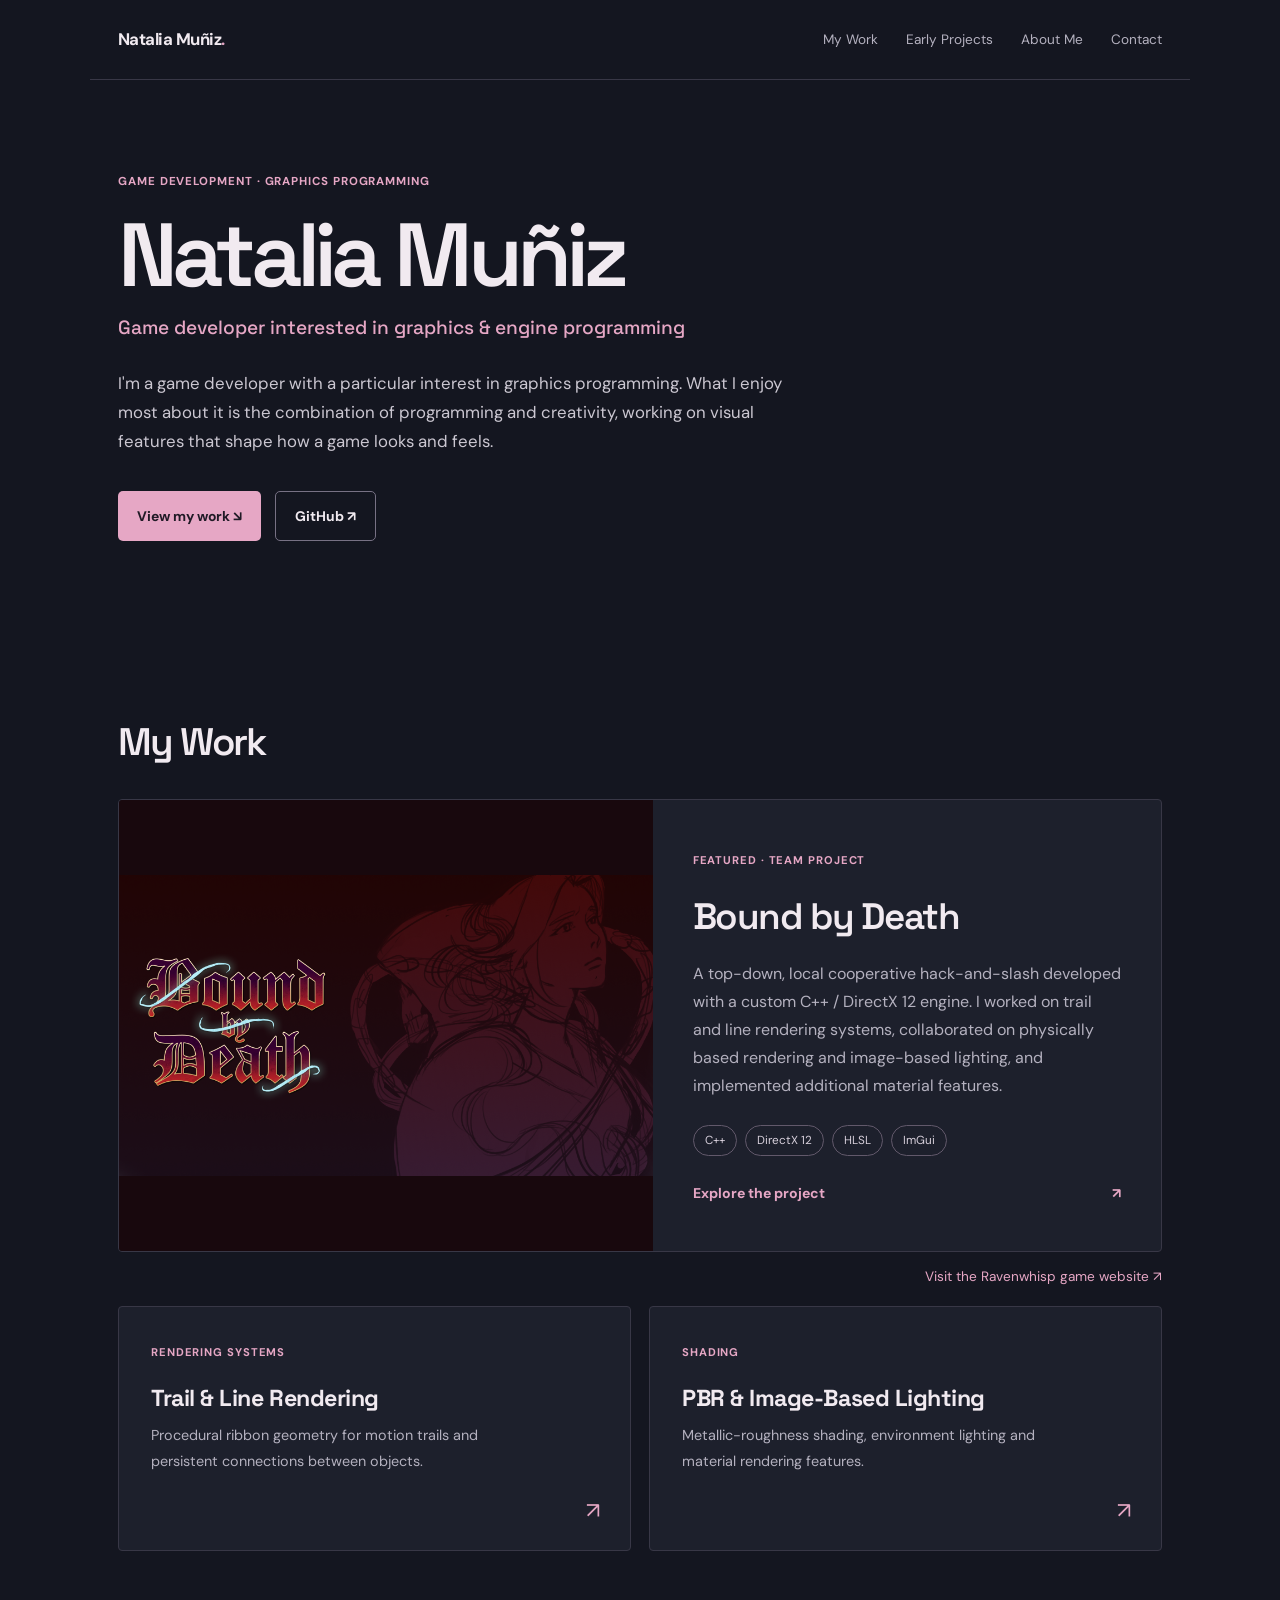
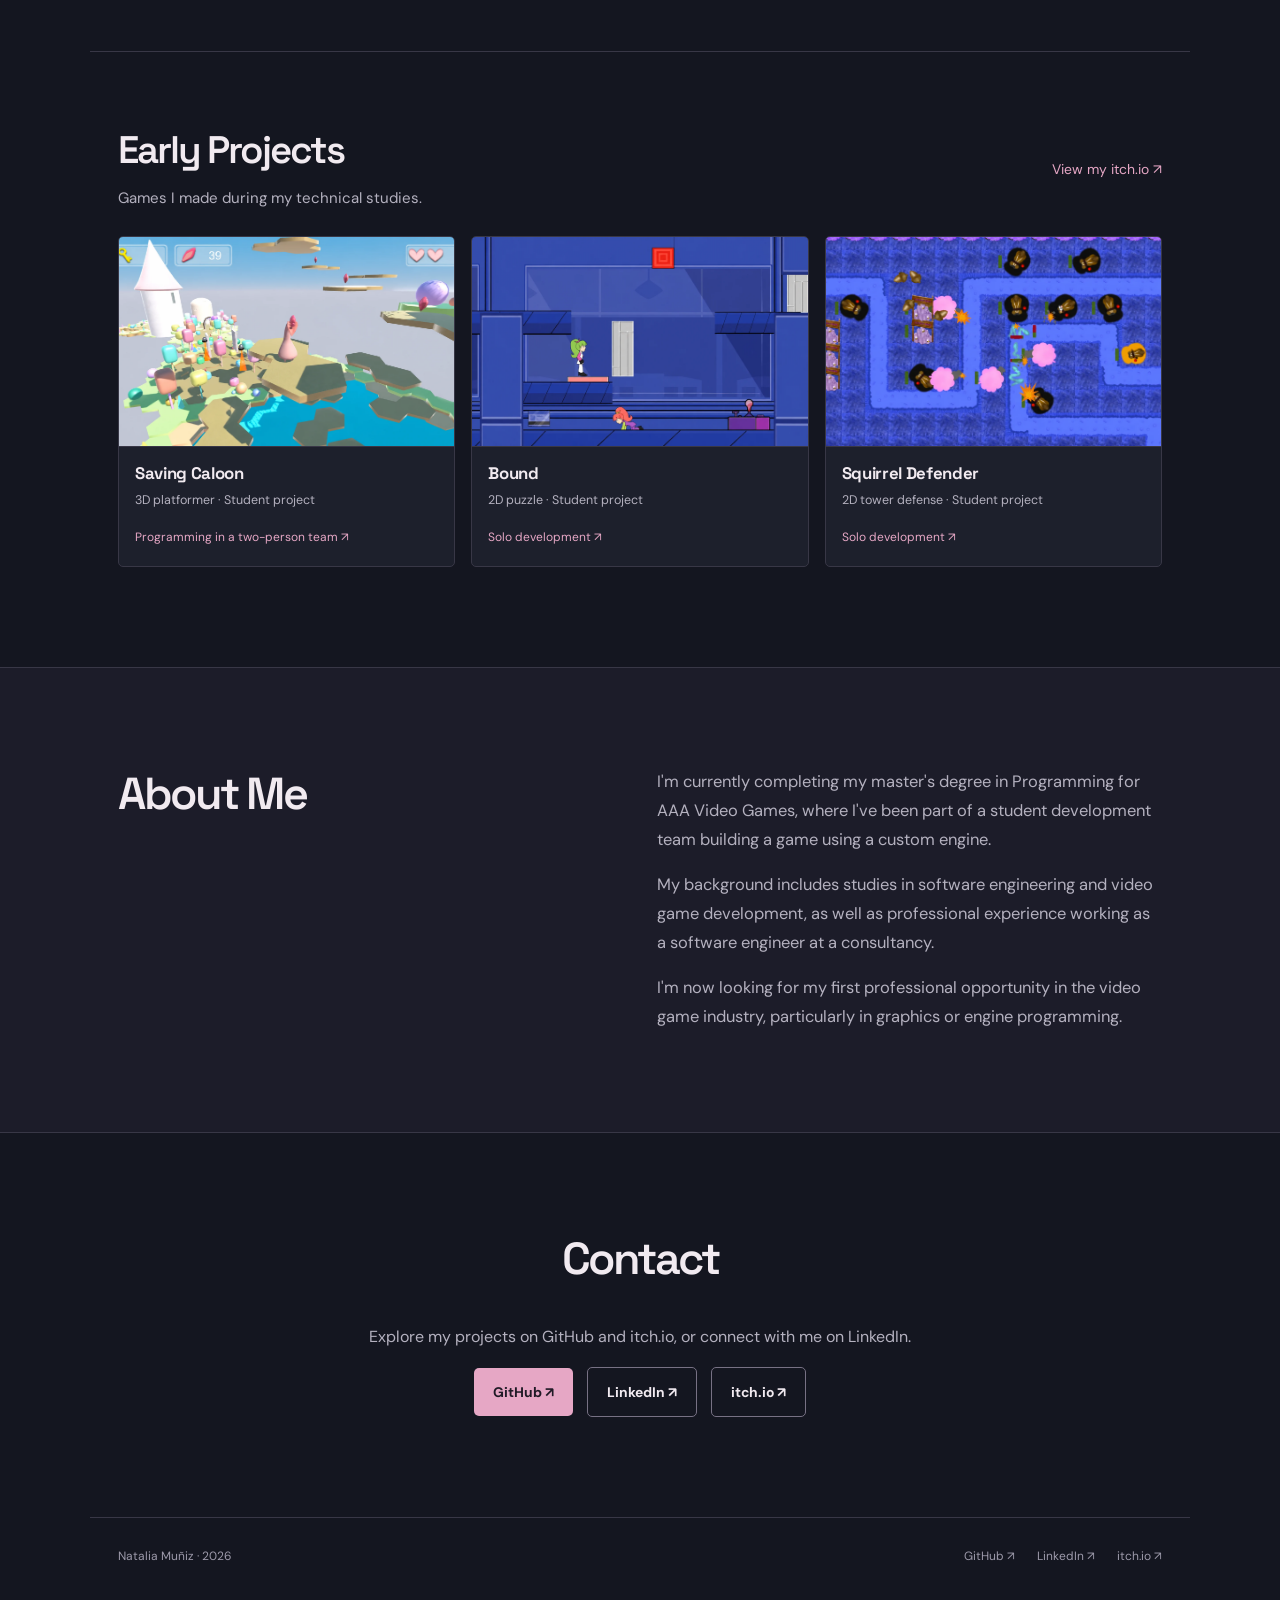
==== index.html @ 655ba14a "Upload website files" ====
<!doctype html>
<html lang="en"><head><meta charset="utf-8"><meta name="viewport" content="width=device-width, initial-scale=1"><meta name="description" content="Natalia Muñiz — game developer interested in graphics and engine programming. C++, DirectX 12, HLSL and real-time rendering."><title>Natalia Muñiz — Game Development & Graphics Programming</title><link rel="stylesheet" href="styles.css"></head>
<body><a class="skip" href="#main">Skip to content</a><header class="site-header"><a class="logo" href="index.html">Natalia Muñiz<span class="logo-dot">.</span></a><nav aria-label="Main navigation"><a href="#work">My Work</a><a href="#early-projects">Early Projects</a><a href="#about">About Me</a><a href="#contact">Contact</a></nav></header>
<main id="main">
<section class="hero shell technical-hero"><p class="eyebrow">GAME DEVELOPMENT · GRAPHICS PROGRAMMING</p><h1>Natalia Muñiz</h1><p class="specialty">Game developer interested in graphics &amp; engine programming</p><p class="intro">I'm a game developer with a particular interest in graphics programming. What I enjoy most about it is the combination of programming and creativity, working on visual features that shape how a game looks and feels.</p><div class="actions"><a class="btn primary" href="#work">View my work ↘</a><a class="btn secondary" href="https://github.com/Lunat12" target="_blank" rel="noopener noreferrer">GitHub ↗</a></div></section>
<section class="section shell" id="work"><div class="section-head"><h2>My Work</h2></div><a class="project-card" href="projects/bound-by-death.html"><div class="project-visual"><img class="featured-cover" src="assets/bound-by-death-cover.png" alt="Official Bound by Death cover artwork" width="1920" height="1080"></div><div class="project-copy"><span class="tag">FEATURED · TEAM PROJECT</span><h3>Bound by Death</h3><p>A top-down, local cooperative hack-and-slash developed with a custom C++ / DirectX 12 engine. I worked on trail and line rendering systems, collaborated on physically based rendering and image-based lighting, and implemented additional material features.</p><div class="chips"><span>C++</span><span>DirectX 12</span><span>HLSL</span><span>ImGui</span></div><span class="text-link">Explore the project <span>↗</span></span></div></a><p class="external-project-link"><a href="https://ravenwhisp.github.io/Ravenwhisp/" target="_blank" rel="noopener noreferrer">Visit the Ravenwhisp game website ↗</a></p><div class="study-grid"><a class="study" href="projects/trail-line-rendering.html"><span class="study-index">RENDERING SYSTEMS</span><h3>Trail &amp; Line Rendering</h3><p>Procedural ribbon geometry for motion trails and persistent connections between objects.</p><span class="arrow">↗</span></a><a class="study" href="projects/pbr-ibl.html"><span class="study-index">SHADING</span><h3>PBR &amp; Image-Based Lighting</h3><p>Metallic-roughness shading, environment lighting and material rendering features.</p><span class="arrow">↗</span></a></div></section>
<section class="section shell early-section" id="early-projects"><div class="section-head early-head"><div><h2>Early Projects</h2><p class="section-description">Games I made during my technical studies.</p></div><a class="subtle-link" href="https://lunat-12.itch.io/" target="_blank" rel="noopener noreferrer">View my itch.io ↗</a></div><div class="early-grid">
<a class="early-card" href="https://lunat-12.itch.io/saving-caloon" target="_blank" rel="noopener noreferrer"><div class="early-media"><img src="assets/saving-caloon.webp" alt="Gameplay screenshot from Saving Caloon" width="1645" height="928" loading="lazy" decoding="async"></div><div class="early-copy"><h3>Saving Caloon</h3><p>3D platformer · Student project</p><small>Programming in a two-person team ↗</small></div></a>
<a class="early-card" href="https://lunat-12.itch.io/bound" target="_blank" rel="noopener noreferrer"><div class="early-media"><img src="assets/bound.webp" alt="Gameplay screenshot from Bound" width="1645" height="928" loading="lazy" decoding="async"></div><div class="early-copy"><h3>Bound</h3><p>2D puzzle · Student project</p><small>Solo development ↗</small></div></a>
<a class="early-card" href="https://lunat-12.itch.io/squree" target="_blank" rel="noopener noreferrer"><div class="early-media"><img src="assets/squirrel-defender.webp" alt="Gameplay screenshot from Squirrel Defender" width="1645" height="928" loading="lazy" decoding="async"></div><div class="early-copy"><h3>Squirrel Defender</h3><p>2D tower defense · Student project</p><small>Solo development ↗</small></div></a>
</div></section>
<section class="section about-section" id="about"><div class="shell about-grid"><div><h2>About Me</h2></div><div><p>I'm currently completing my master's degree in Programming for AAA Video Games, where I've been part of a student development team building a game using a custom engine.</p><p>My background includes studies in software engineering and video game development, as well as professional experience working as a software engineer at a consultancy.</p><p>I'm now looking for my first professional opportunity in the video game industry, particularly in graphics or engine programming.</p></div></div></section>
<section class="section shell contact" id="contact"><h2>Contact</h2><p>Explore my projects on GitHub and itch.io, or connect with me on LinkedIn.</p><div class="contact-links"><a class="btn primary" href="https://github.com/Lunat12" target="_blank" rel="noopener noreferrer">GitHub ↗</a><a class="btn secondary" href="https://www.linkedin.com/in/natalia-muniz-munoz/" target="_blank" rel="noopener noreferrer">LinkedIn ↗</a><a class="btn secondary" href="https://lunat-12.itch.io/" target="_blank" rel="noopener noreferrer">itch.io ↗</a></div></section>
</main><footer class="shell footer"><span>Natalia Muñiz · <span id="year">2026</span></span><div class="footer-links"><a href="https://github.com/Lunat12" target="_blank" rel="noopener noreferrer">GitHub ↗</a><a href="https://www.linkedin.com/in/natalia-muniz-munoz/" target="_blank" rel="noopener noreferrer">LinkedIn ↗</a><a href="https://lunat-12.itch.io/" target="_blank" rel="noopener noreferrer">itch.io ↗</a></div></footer><script src="script.js"></script></body></html>
---- styles.css ----
@import url('https://fonts.googleapis.com/css2?family=DM+Sans:wght@400;500;600;700;800&family=Space+Grotesk:wght@400;500;600;700&display=swap');
:root{--bg:#141620;--panel:#1d202c;--panel2:#262938;--text:#f1eaf0;--muted:#b4b1bf;--rose:#e6a7c5;--lav:#c7b7e4;--line:#383746;--max:1100px}*{box-sizing:border-box}html{scroll-behavior:smooth}body{margin:0;background:var(--bg);color:var(--text);font:16px/1.75 'DM Sans',system-ui,sans-serif}a{color:inherit;text-decoration:none}a:focus-visible{outline:2px solid var(--rose);outline-offset:5px}::selection{background:#a75d87;color:white}.shell{max-width:var(--max);margin:auto;padding-left:28px;padding-right:28px}.site-header{max-width:var(--max);margin:auto;padding:25px 28px;display:flex;justify-content:space-between;align-items:center;border-bottom:1px solid var(--line)}.logo{font-weight:700;letter-spacing:-.03em;font-size:1.05rem}.mark{color:var(--rose);font-size:1.3rem;margin-right:8px}.logo-dot{color:var(--rose)}nav{display:flex;gap:28px;font-size:.85rem;color:var(--muted)}nav a:hover,.back:hover{color:var(--rose)}.skip{position:absolute;left:-999px}.skip:focus{left:10px;top:10px;background:white;color:black;padding:8px;z-index:10}.hero{position:relative;min-height:540px;padding-top:105px;padding-bottom:90px;overflow:hidden}.eyebrow{font-size:.72rem;letter-spacing:.2em;font-weight:700;color:var(--rose);text-transform:uppercase}.pulse{display:inline-block;width:7px;height:7px;background:var(--rose);border-radius:50%;margin-right:10px;box-shadow:0 0 0 5px #e6a7c51a}h1,h2,h3,p{margin-top:0}h1,h2{font-weight:400;letter-spacing:-.055em}h1{font:600 clamp(2.9rem,6vw,5.3rem)/1.12 'Space Grotesk','DM Sans',sans-serif;margin:24px 0}h1 em,h2 em{font-weight:400;color:var(--rose)}h2{font:600 clamp(2rem,3.5vw,3rem)/1.18 'Space Grotesk','DM Sans',sans-serif}h3{font-size:1.45rem;line-height:1.3;letter-spacing:-.02em}.intro{max-width:600px;color:#cbc7d1;font-size:1.12rem;line-height:1.85}.actions{display:flex;gap:14px;flex-wrap:wrap;margin-top:34px}.btn{display:inline-flex;align-items:center;justify-content:space-between;gap:26px;padding:12px 19px;border-radius:5px;font-size:.87rem;font-weight:700;transition:transform .2s,background .2s}.btn:hover{transform:translateY(-2px)}.primary{background:var(--rose);color:#201a26}.secondary{border:1px solid #777184;color:var(--text)}.hero-decoration{position:absolute;right:-130px;top:60px;width:530px;height:530px;pointer-events:none;opacity:.5}.orbit{position:absolute;border:1px solid #b989b2;border-radius:50%;transform:rotate(-28deg)}.orbit-one{width:460px;height:250px;top:150px;left:10px}.orbit-two{width:300px;height:450px;top:30px;left:90px}.star{position:absolute;left:215px;top:192px;font-size:100px;color:#ad87b4}.section{padding-top:100px;padding-bottom:100px}.section-head{display:flex;justify-content:space-between;align-items:end;gap:35px;margin-bottom:35px}.section-head h2{margin:0}.section-head>p{max-width:250px;color:var(--muted);font-size:.9rem}.project-card{display:grid;grid-template-columns:1.05fr 1fr;background:var(--panel);border:1px solid var(--line);border-radius:10px;overflow:hidden;transition:border-color .2s,transform .2s}.project-card:hover{border-color:#a681a7;transform:translateY(-3px)}.project-visual{padding:18px;background:linear-gradient(135deg,#322b41,#1d2839)}.placeholder{height:100%;min-height:340px;display:flex;flex-direction:column;align-items:center;justify-content:center;gap:8px;border:1px solid #5b536c;color:#e4cee6;letter-spacing:.18em;font-weight:700}.placeholder-icon{font-size:0;color:var(--rose)}.placeholder small{font-size:.7rem;font-weight:400;letter-spacing:.06em;color:#b9a9bf}.project-copy{padding:45px 40px}.tag,.study-index{font-size:.7rem;letter-spacing:.16em;color:var(--rose);font-weight:700}.project-copy h3{font:600 2.3rem 'Space Grotesk','DM Sans',sans-serif;margin:20px 0}.project-copy p,.study p,.about-grid p,.case-content p,.case-content li{color:var(--muted)}.chips{display:flex;flex-wrap:wrap;gap:8px;margin:25px 0}.chips span{padding:4px 11px;border:1px solid #62596b;border-radius:20px;color:#d8d0dc;font-size:.73rem}.text-link{display:flex;justify-content:space-between;align-items:center;color:var(--rose);font-weight:700;font-size:.88rem;margin-top:25px}.study-grid{display:grid;grid-template-columns:1fr 1fr;gap:18px;margin-top:18px}.study{position:relative;background:var(--panel);border:1px solid var(--line);border-radius:8px;padding:30px 32px;min-height:245px}.study:hover{border-color:var(--rose)}.study h3{margin:18px 0 10px}.study p{font-size:.9rem;max-width:370px}.arrow{position:absolute;right:30px;bottom:20px;color:var(--rose);font-size:1.4rem}.about-section{background:#1c1c29;border-top:1px solid var(--line);border-bottom:1px solid var(--line)}.about-grid{display:grid;grid-template-columns:1fr 1.1fr;gap:80px}.about-grid p{font-size:1.03rem}.contact{text-align:center}.contact p:not(.eyebrow){color:var(--muted)}.contact .btn{margin:15px auto}.small-note{font-size:.8rem}.footer{padding-top:28px;padding-bottom:35px;border-top:1px solid var(--line);display:flex;justify-content:space-between;gap:20px;color:#9d9aaa;font-size:.75rem}.case-hero{padding-top:55px}.back{display:inline-block;color:var(--muted);font-size:.84rem;margin-bottom:65px}.case-hero h1{margin:14px 0}.wide-placeholder{height:380px;background:radial-gradient(ellipse at center,#4a344e,#242333 60%,#1a1d29);border:1px solid #5b536c;border-radius:8px;display:flex;align-items:center;justify-content:center;flex-direction:column;margin-top:55px;color:#dec7dd}.wide-placeholder>span{font-size:5rem}.wide-placeholder small,.media-slot small{color:#ad9db4}.case-layout{display:grid;grid-template-columns:220px 1fr;gap:70px;padding-top:80px;padding-bottom:100px}.toc{align-self:start;position:sticky;top:25px;display:flex;flex-direction:column;gap:14px;font-size:.8rem;color:var(--muted)}.toc>span{color:var(--rose);font-size:.7rem;letter-spacing:.14em;font-weight:700;margin-bottom:10px}.toc a:hover{color:var(--rose)}.case-content section{padding-bottom:65px;margin-bottom:65px;border-bottom:1px solid var(--line);scroll-margin-top:35px}.case-content section:last-child{border:0}.case-content h2{margin:12px 0 25px}.case-content h3{margin-top:38px}.case-content p,.case-content li{font-size:1rem;line-height:1.9}.media-slot{height:240px;background:var(--panel2);border:1px solid #5b536c;border-radius:8px;display:flex;flex-direction:column;align-items:center;justify-content:center;gap:10px;color:var(--rose);font-size:.8rem;letter-spacing:.1em;margin:35px 0;text-align:center;padding:20px}.media-slot small{letter-spacing:0}.credit{background:#2b2635;border-left:3px solid var(--rose);padding:18px 20px;border-radius:0 5px 5px 0;font-size:.9rem!important}@media(max-width:800px){.hero{min-height:540px;padding-top:90px}.hero-decoration{opacity:.15;right:-300px}.project-card,.about-grid,.case-layout{grid-template-columns:1fr}.project-visual .placeholder{min-height:250px}.section-head{display:block}.section-head>p{max-width:none}.toc{position:static;flex-direction:row;flex-wrap:wrap;gap:15px}.toc>span{width:100%}.case-layout{gap:35px}.wide-placeholder{height:260px}}@media(max-width:560px){.shell{padding-left:20px;padding-right:20px}.site-header{padding:20px}.logo{font-size:.9rem}nav{gap:12px;font-size:.76rem}.hero{padding-top:75px;padding-bottom:70px;min-height:0}.section{padding-top:70px;padding-bottom:70px}.study-grid{grid-template-columns:1fr}.project-copy{padding:30px 25px}.footer{flex-direction:column}.case-hero{padding-top:35px}.back{margin-bottom:45px}}

/* Revision 2: a quieter, technical visual language */
h1,h2,h3{font-family:'Space Grotesk','DM Sans',sans-serif;font-style:normal}
h1 em,h2 em{font-style:normal}
.hero-subject{color:var(--rose)}
.hero{max-width:1100px}
.hero .intro{max-width:680px}
.hero-decoration,.orbit,.star,.mark{display:none}
.eyebrow{letter-spacing:.12em}
.project-visual{background:linear-gradient(145deg,#252b3b,#33283c)}
.placeholder{letter-spacing:.1em}
.placeholder::before{content:'';width:75%;height:1px;background:linear-gradient(90deg,transparent,#aa8cae,transparent);margin-bottom:25px}
.wide-placeholder{background:linear-gradient(145deg,#252b3b,#33283c)}
.project-copy h3{letter-spacing:-.04em}
.study-index,.tag{letter-spacing:.1em}
@media(max-width:560px){h1{font-size:clamp(2.65rem,10vw,4rem)}}

/* V3 — technical showcase direction */
.technical-hero{min-height:0;padding-top:92px;padding-bottom:62px}.technical-hero h1{font-size:clamp(3.2rem,7vw,6.3rem);letter-spacing:-.065em;margin:12px 0 8px;font-weight:600}.specialty{font:500 clamp(.96rem,1.7vw,1.2rem)/1.6 'Space Grotesk',sans-serif;color:var(--rose);margin-bottom:25px}.slash{color:#817b8c;padding:0 .3em}.technical-hero .intro{max-width:730px;font-size:1.05rem;line-height:1.75}.tech-strip{margin-top:70px;border-top:1px solid var(--line);border-bottom:1px solid var(--line);display:grid;grid-template-columns:repeat(4,1fr);gap:12px;padding:16px 0;color:#c6bdcd;font:600 .72rem/1.5 'Space Grotesk',sans-serif;letter-spacing:.1em}.section-head h2{font-size:clamp(1.9rem,3vw,2.7rem)}.project-card{border-radius:4px}.study{border-radius:4px}.project-visual{background:#242635}.placeholder{border:1px dashed #625a71}.placeholder::before{display:none}.placeholder span{font:600 1.4rem 'Space Grotesk',sans-serif;letter-spacing:-.02em}.study-index,.tag,.eyebrow{letter-spacing:.08em}.case-content h2{font-size:2.1rem}@media(max-width:650px){.technical-hero{padding-top:62px}.tech-strip{grid-template-columns:repeat(2,1fr);margin-top:45px}.specialty{font-size:.94rem}}

/* V4 — simplified homepage and compact early-project gallery */
.technical-hero{padding-bottom:78px}.technical-hero .specialty{max-width:780px}.technical-hero .intro{max-width:690px}
.section-head{align-items:center}.section-head h2{margin:0}.section-description{color:var(--muted);margin:12px 0 0;font-size:.94rem}
.external-project-link{text-align:right;margin:13px 0 0;font-size:.85rem;color:var(--rose)}.external-project-link a:hover,.subtle-link:hover{color:var(--text)}
.early-section{border-top:1px solid var(--line);padding-top:75px}.early-head{margin-bottom:25px}.subtle-link{font-size:.87rem;color:var(--rose)}
.early-grid{display:grid;grid-template-columns:repeat(4,minmax(0,1fr));gap:16px}.early-card{border:1px solid var(--line);background:var(--panel);border-radius:5px;overflow:hidden;transition:border-color .2s,transform .2s}.early-card:hover{border-color:#a681a7;transform:translateY(-2px)}.early-media{aspect-ratio:16/10;background:linear-gradient(145deg,#282d3b,#362a3d);display:flex;align-items:center;justify-content:center;text-align:center;padding:12px;border-bottom:1px solid var(--line)}.early-media span{font:600 1rem/1.35 'Space Grotesk',sans-serif;color:#d5c3db}.early-copy{padding:16px}.early-copy h3{font-size:1.05rem;margin:0 0 7px}.early-copy p{color:var(--muted);font-size:.78rem;line-height:1.5;margin-bottom:12px}.early-copy small{color:var(--rose);font-size:.75rem}
.about-grid h2{margin:0}.about-grid p:last-child{margin-bottom:0}.contact{max-width:800px}.footer a:hover{color:var(--rose)}
@media(max-width:900px){.early-grid{grid-template-columns:repeat(2,minmax(0,1fr))}}@media(max-width:560px){.early-grid{gap:12px}.early-copy{padding:12px}.early-copy h3{font-size:.96rem}.early-media span{font-size:.9rem}.site-header{flex-wrap:wrap;gap:12px}nav{flex-wrap:wrap}.external-project-link{text-align:left}}

.inline-link{color:var(--rose);text-decoration:underline;text-underline-offset:3px}

/* Bound by Death approved project layout */
.cover-art{display:block;width:100%;height:auto;border:1px solid var(--line);border-radius:6px;margin-top:35px}.art-credit{font-size:.75rem;color:var(--muted);margin-top:8px}.case-hero .specialty{margin-bottom:18px}.featured-cover{display:block;width:100%;height:100%;min-height:300px;object-fit:contain;background:#18080d}.project-visual{padding:0;background:#18080d}.case-study-grid{display:grid;grid-template-columns:repeat(2,minmax(0,1fr));gap:18px}.case-study-grid .study{display:flex;flex-direction:column;min-height:0}.case-study-grid .study p{font-size:.92rem;line-height:1.75}.study-action{color:var(--rose);font-weight:700;font-size:.85rem;margin-top:auto;padding-top:12px}.detail-page{max-width:870px;padding-top:55px;padding-bottom:90px}.detail-page .back{margin-bottom:45px}.detail-page section{padding-top:40px;margin-top:42px;border-top:1px solid var(--line)}.detail-page section p{color:var(--muted)}.detail-page h2{font-size:1.9rem}.case-content strong,.detail-page strong{color:var(--text)}@media(max-width:700px){.case-study-grid{grid-template-columns:1fr}.featured-cover{min-height:0}.case-hero .cover-art{margin-top:24px}}

/* Screenshot gallery */
.early-media{padding:0;display:block;overflow:hidden;background:#242635}
.early-media img{display:block;width:100%;height:100%;aspect-ratio:16/10;object-fit:cover;object-position:center;transition:transform .25s ease}
.early-card:hover .early-media img{transform:scale(1.035)}
@media(prefers-reduced-motion:reduce){.early-media img{transition:none}.early-card:hover .early-media img{transform:none}}

/* Technical case-study diagrams */
.tech-figure{margin:30px 0 34px;padding:20px;background:#202331;border:1px solid var(--line);border-radius:8px}.tech-figure svg{display:block;width:100%;height:auto;max-height:320px}.tech-figure figcaption{color:var(--muted);font-size:.82rem;line-height:1.7;margin-top:12px}.tech-figure figcaption strong{color:var(--text)}@media(max-width:560px){.tech-figure{padding:10px;margin:22px 0}.tech-figure figcaption{font-size:.76rem}}

/* PBR/IBL historical and test captures */
.technical-gallery{display:grid;grid-template-columns:repeat(2,minmax(0,1fr));gap:16px;margin:26px 0 34px}.technical-gallery figure{margin:0;border:1px solid var(--line);border-radius:6px;overflow:hidden;background:var(--panel)}.technical-gallery img{display:block;width:100%;height:auto;aspect-ratio:4/3;object-fit:contain;background:#12131b}.technical-gallery figcaption{padding:12px 15px 14px;display:flex;flex-direction:column;gap:2px;font-size:.8rem;color:var(--muted);line-height:1.5}.technical-gallery figcaption strong{color:var(--text);font-size:.88rem}.comparison-gallery img{aspect-ratio:16/10}.media-note{font-size:.86rem!important;color:var(--muted);line-height:1.65!important}@media(max-width:600px){.technical-gallery{grid-template-columns:1fr}}

/* Portfolio review: clearer rhythm between case-study headings and body text. */
.detail-page section > h2 { margin: 0 0 22px; line-height: 1.25; }
.detail-page section > h3 { margin: 34px 0 12px; line-height: 1.35; }
.detail-page section > h3 + p { margin-top: 0; }
.detail-page section > p { line-height: 1.8; margin-bottom: 18px; }
.detail-page section > p + p { margin-top: 0; }
/* Three remaining early projects fit in one row on wide screens. */
.early-grid { grid-template-columns: repeat(3, minmax(0, 1fr)); }
@media (max-width: 900px) { .early-grid { grid-template-columns: repeat(2, minmax(0, 1fr)); } }
@media (max-width: 560px) { .early-grid { grid-template-columns: 1fr; } }

/* Contact and footer social links */
.contact-links,.footer-links{display:flex;flex-wrap:wrap;align-items:center;justify-content:center;gap:14px}.contact-links{margin-top:12px}.contact-links .btn{margin:0}.footer-links{gap:22px}.footer-links a:hover{color:var(--rose)}@media(max-width:560px){.footer-links{justify-content:flex-start;gap:16px}}
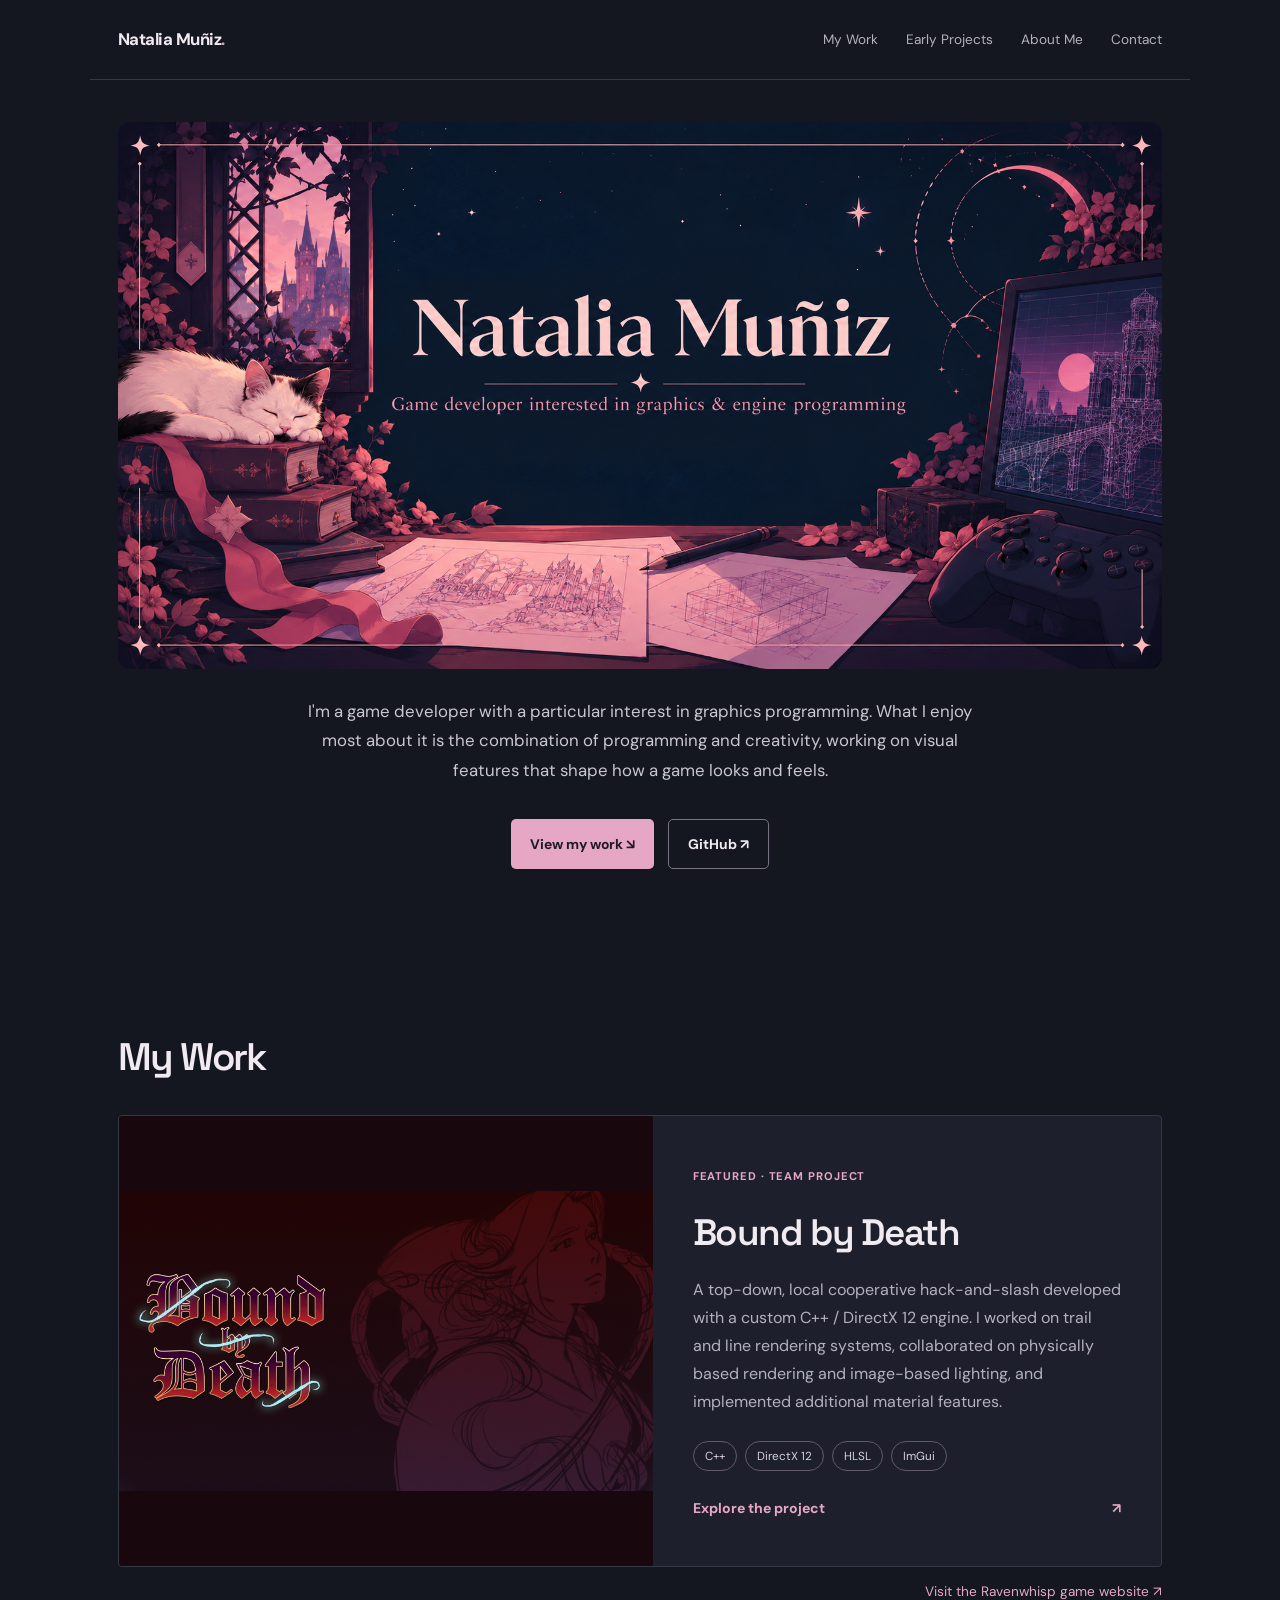
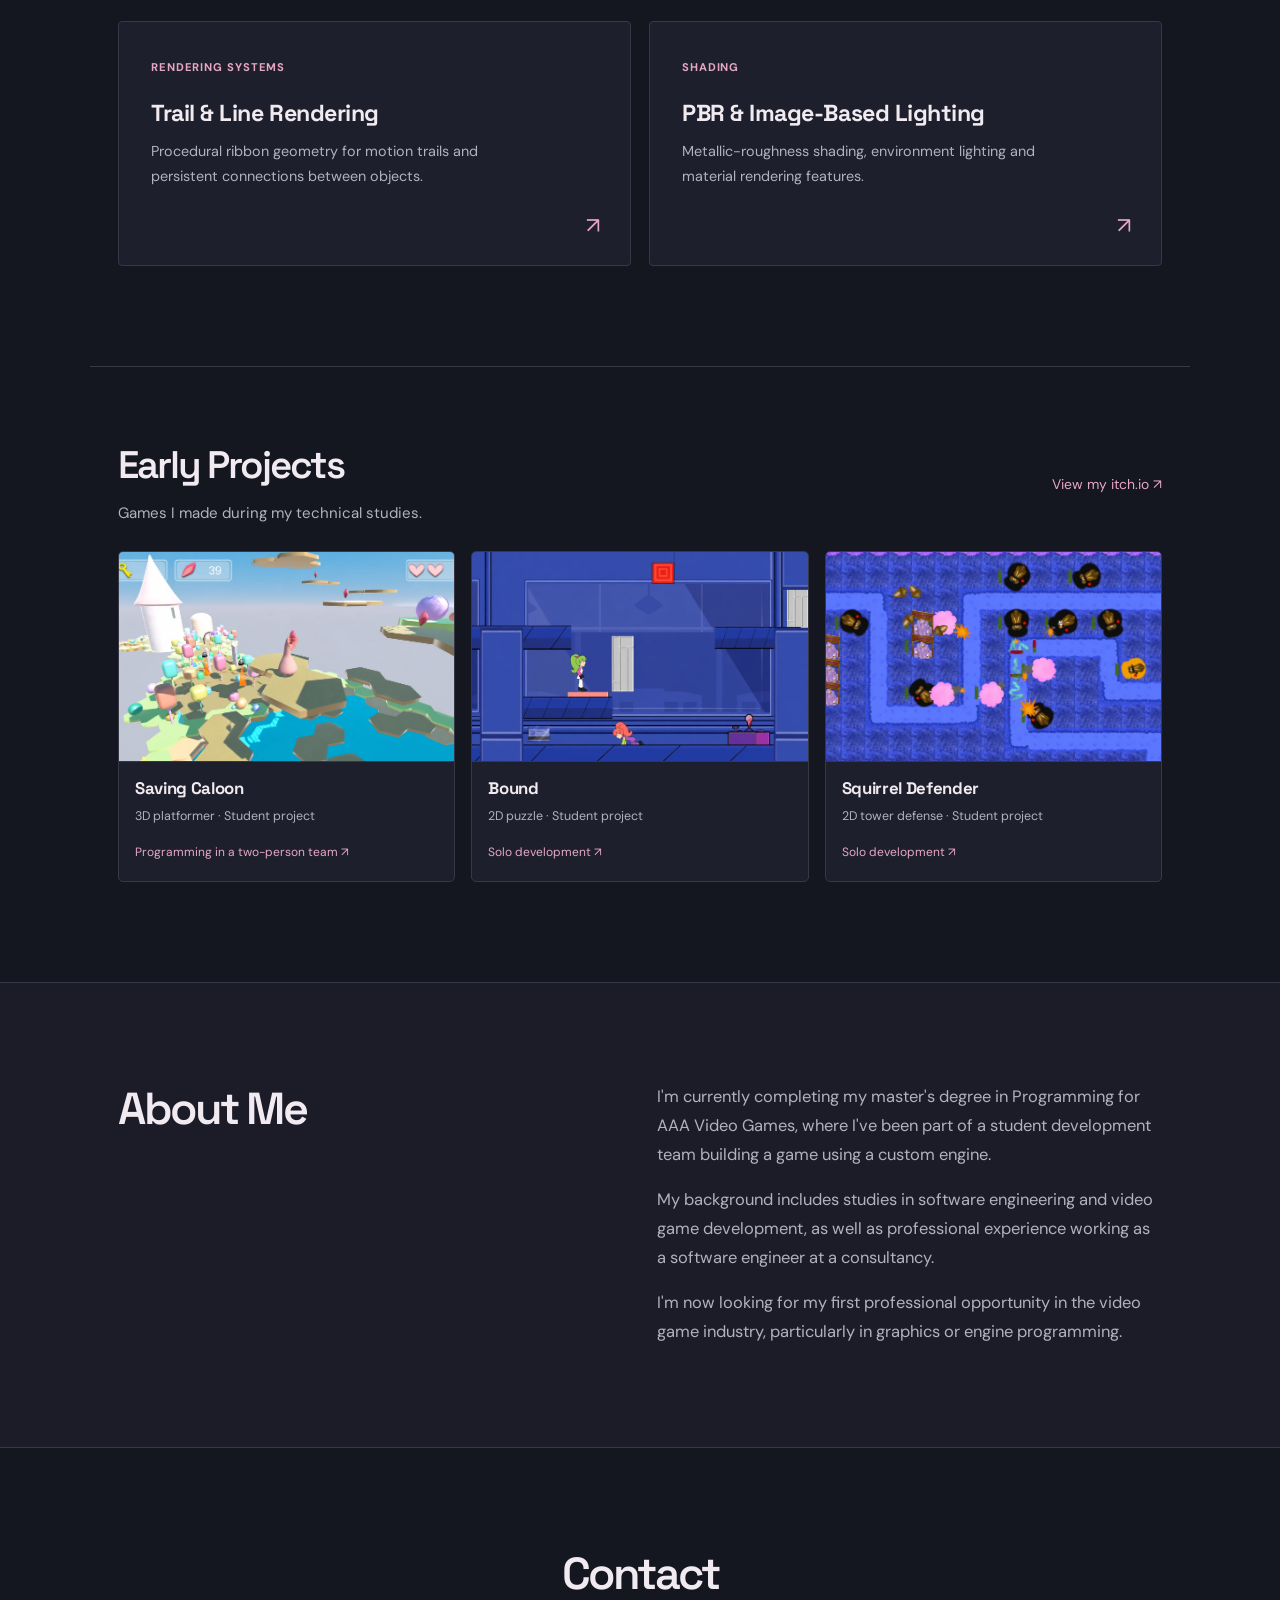
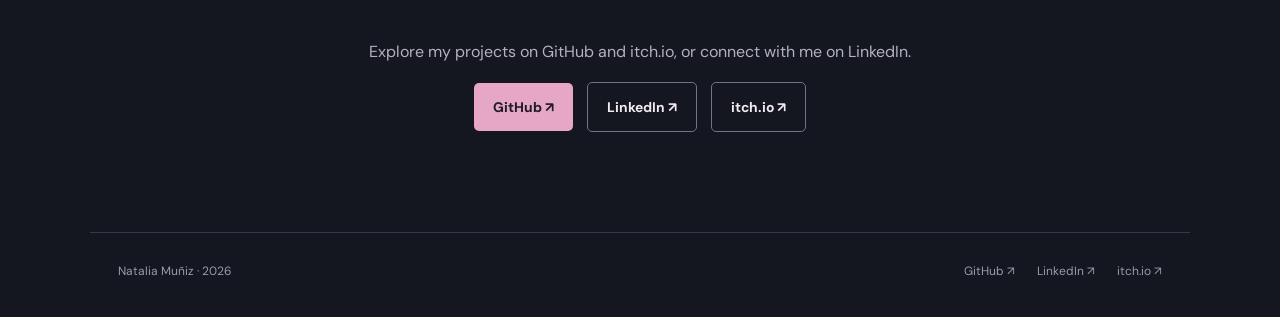
==== commit 8998e2b5: "Update homepage with final banner" ====
--- a/index.html
+++ b/index.html
@@ -2,7 +2,7 @@
 <html lang="en"><head><meta charset="utf-8"><meta name="viewport" content="width=device-width, initial-scale=1"><meta name="description" content="Natalia Muñiz — game developer interested in graphics and engine programming. C++, DirectX 12, HLSL and real-time rendering."><title>Natalia Muñiz — Game Development & Graphics Programming</title><link rel="stylesheet" href="styles.css"></head>
 <body><a class="skip" href="#main">Skip to content</a><header class="site-header"><a class="logo" href="index.html">Natalia Muñiz<span class="logo-dot">.</span></a><nav aria-label="Main navigation"><a href="#work">My Work</a><a href="#early-projects">Early Projects</a><a href="#about">About Me</a><a href="#contact">Contact</a></nav></header>
 <main id="main">
-<section class="hero shell technical-hero"><p class="eyebrow">GAME DEVELOPMENT · GRAPHICS PROGRAMMING</p><h1>Natalia Muñiz</h1><p class="specialty">Game developer interested in graphics &amp; engine programming</p><p class="intro">I'm a game developer with a particular interest in graphics programming. What I enjoy most about it is the combination of programming and creativity, working on visual features that shape how a game looks and feels.</p><div class="actions"><a class="btn primary" href="#work">View my work ↘</a><a class="btn secondary" href="https://github.com/Lunat12" target="_blank" rel="noopener noreferrer">GitHub ↗</a></div></section>
+<section class="hero shell technical-hero"><h1 class="visually-hidden">Natalia Muñiz — Game developer interested in graphics &amp; engine programming</h1><img class="iris-hero-banner" src="assets/iris-portfolio-banner.png" alt="Illustrated banner reading Natalia Muñiz — Game developer interested in graphics and engine programming, with Iris sleeping on books beside a fantasy castle window and a wireframe rendering workstation." width="1978" height="768"><p class="intro">I'm a game developer with a particular interest in graphics programming. What I enjoy most about it is the combination of programming and creativity, working on visual features that shape how a game looks and feels.</p><div class="actions"><a class="btn primary" href="#work">View my work ↘</a><a class="btn secondary" href="https://github.com/Lunat12" target="_blank" rel="noopener noreferrer">GitHub ↗</a></div></section>
 <section class="section shell" id="work"><div class="section-head"><h2>My Work</h2></div><a class="project-card" href="projects/bound-by-death.html"><div class="project-visual"><img class="featured-cover" src="assets/bound-by-death-cover.png" alt="Official Bound by Death cover artwork" width="1920" height="1080"></div><div class="project-copy"><span class="tag">FEATURED · TEAM PROJECT</span><h3>Bound by Death</h3><p>A top-down, local cooperative hack-and-slash developed with a custom C++ / DirectX 12 engine. I worked on trail and line rendering systems, collaborated on physically based rendering and image-based lighting, and implemented additional material features.</p><div class="chips"><span>C++</span><span>DirectX 12</span><span>HLSL</span><span>ImGui</span></div><span class="text-link">Explore the project <span>↗</span></span></div></a><p class="external-project-link"><a href="https://ravenwhisp.github.io/Ravenwhisp/" target="_blank" rel="noopener noreferrer">Visit the Ravenwhisp game website ↗</a></p><div class="study-grid"><a class="study" href="projects/trail-line-rendering.html"><span class="study-index">RENDERING SYSTEMS</span><h3>Trail &amp; Line Rendering</h3><p>Procedural ribbon geometry for motion trails and persistent connections between objects.</p><span class="arrow">↗</span></a><a class="study" href="projects/pbr-ibl.html"><span class="study-index">SHADING</span><h3>PBR &amp; Image-Based Lighting</h3><p>Metallic-roughness shading, environment lighting and material rendering features.</p><span class="arrow">↗</span></a></div></section>
 <section class="section shell early-section" id="early-projects"><div class="section-head early-head"><div><h2>Early Projects</h2><p class="section-description">Games I made during my technical studies.</p></div><a class="subtle-link" href="https://lunat-12.itch.io/" target="_blank" rel="noopener noreferrer">View my itch.io ↗</a></div><div class="early-grid">
 <a class="early-card" href="https://lunat-12.itch.io/saving-caloon" target="_blank" rel="noopener noreferrer"><div class="early-media"><img src="assets/saving-caloon.webp" alt="Gameplay screenshot from Saving Caloon" width="1645" height="928" loading="lazy" decoding="async"></div><div class="early-copy"><h3>Saving Caloon</h3><p>3D platformer · Student project</p><small>Programming in a two-person team ↗</small></div></a>
--- a/styles.css
+++ b/styles.css
@@ -59,3 +59,13 @@
 
 /* Contact and footer social links */
 .contact-links,.footer-links{display:flex;flex-wrap:wrap;align-items:center;justify-content:center;gap:14px}.contact-links{margin-top:12px}.contact-links .btn{margin:0}.footer-links{gap:22px}.footer-links a:hover{color:var(--rose)}@media(max-width:560px){.footer-links{justify-content:flex-start;gap:16px}}
+
+/* Homepage Iris banner: preserves all existing sections and content. */
+.visually-hidden{position:absolute!important;width:1px;height:1px;padding:0;margin:-1px;overflow:hidden;clip:rect(0,0,0,0);white-space:nowrap;border:0}
+.technical-hero .iris-hero-banner{display:block;width:100%;height:auto;max-width:100%;border-radius:12px;margin:0 0 28px}
+.technical-hero:has(.iris-hero-banner){padding-top:42px;padding-bottom:65px;min-height:0}
+@media(max-width:700px){.technical-hero:has(.iris-hero-banner){padding-top:22px;padding-bottom:44px}.technical-hero .iris-hero-banner{border-radius:8px;margin-bottom:22px}}
+
+/* Center homepage introduction and its action links below the Iris banner. */
+.technical-hero:has(.iris-hero-banner) .intro{margin-left:auto;margin-right:auto;text-align:center}
+.technical-hero:has(.iris-hero-banner) .actions{justify-content:center}
